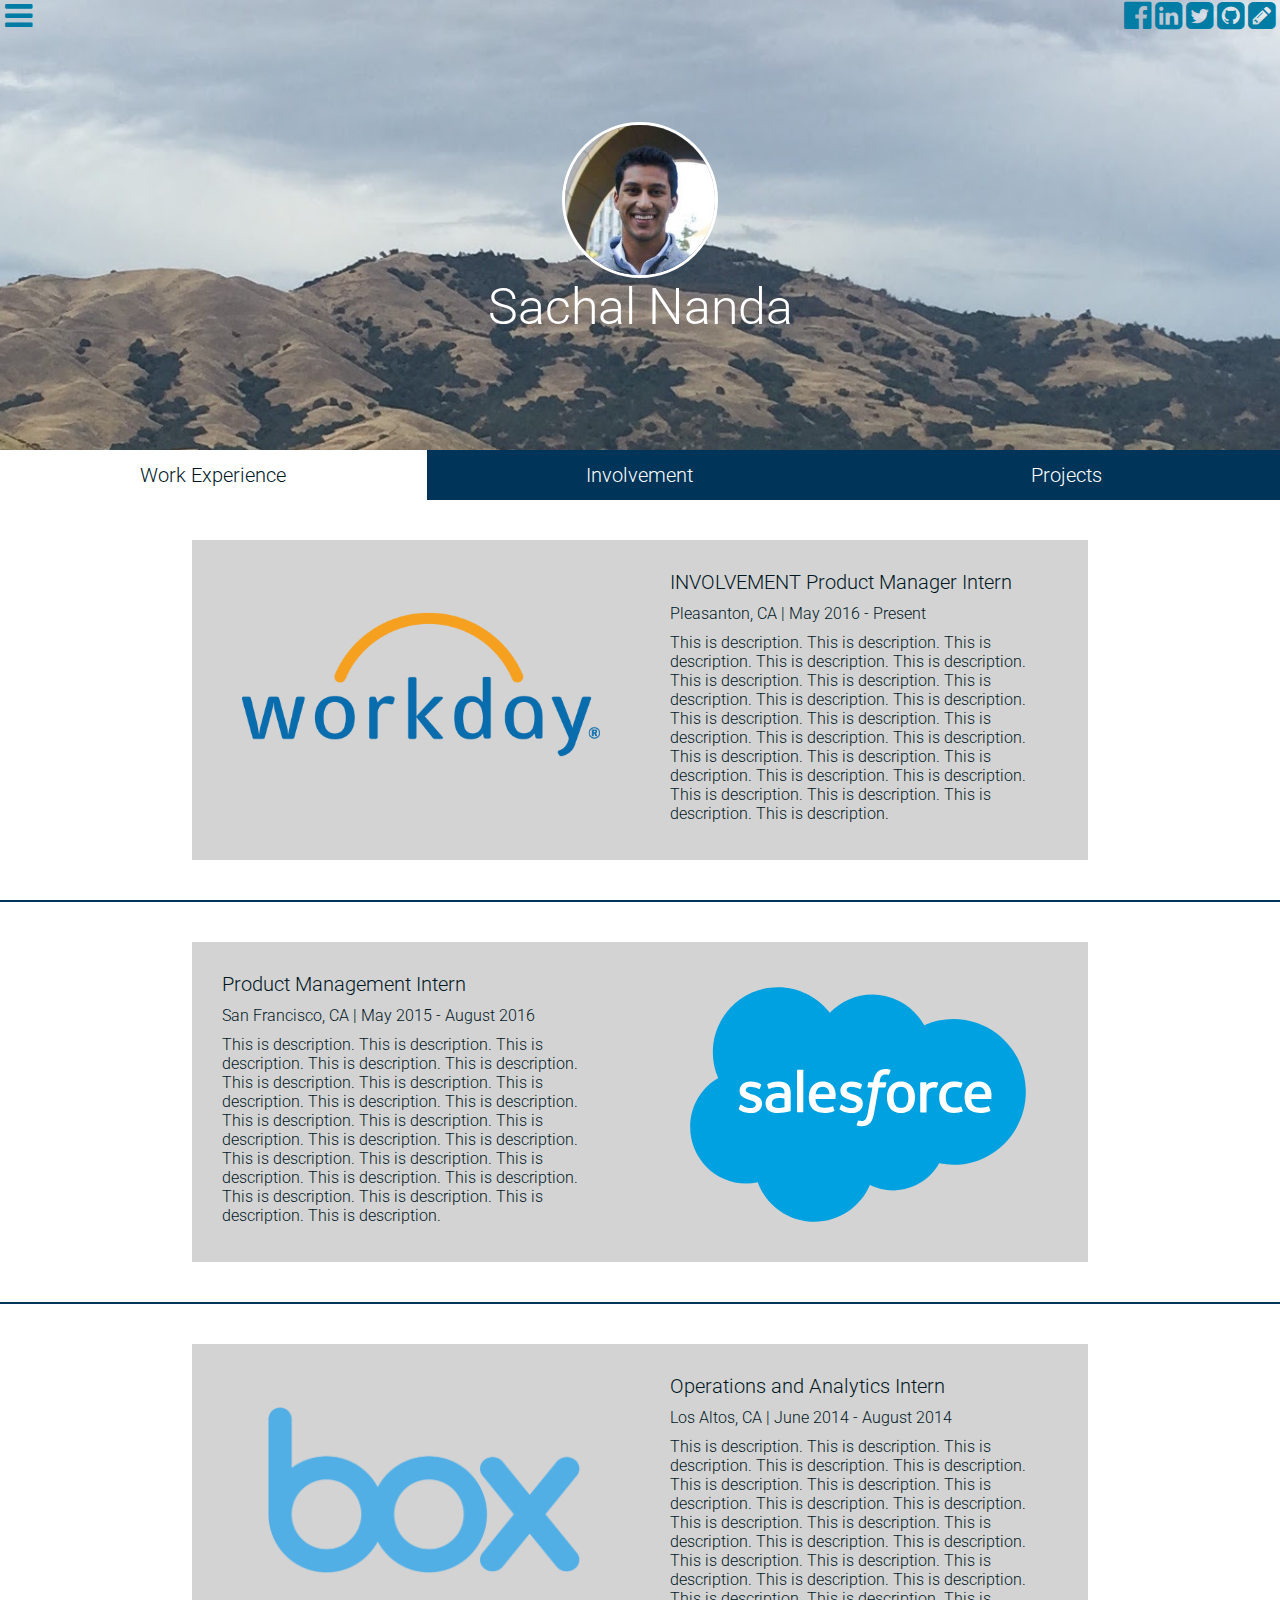
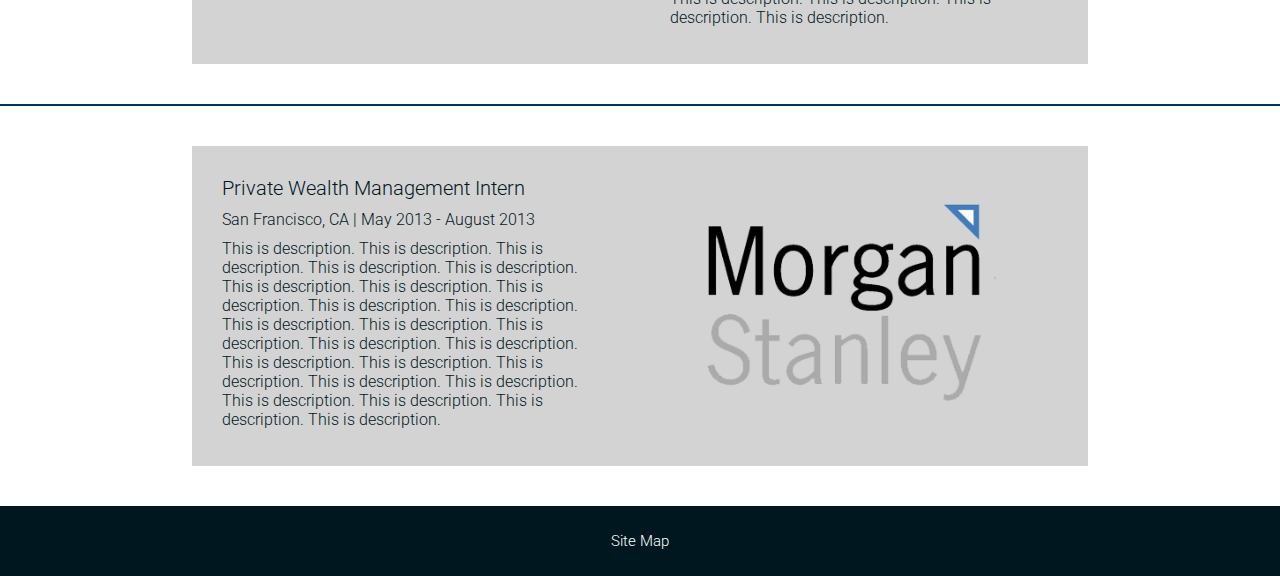
==== involvement.html @ 0f154723 "First Commit" ====
<!DOCTYPE html>
<html>
    
    <head>
        <meta charset="utf-8">
        <meta http-equiv="X-UA-Compatible" content="IE=edge">
        <title>Sachal Nanda</title>
        <meta name="description" content="An interactive getting started guide for Brackets.">
        <link rel="stylesheet" href="css/font-awesome.css">
        <link href='https://fonts.googleapis.com/css?family=Roboto:400,300italic,400italic,300' rel='stylesheet' type='text/css'>
    </head>
    <body>
        <header>
            <div id="mountain">
                <div class="menu">
                    <span class="fa fa-bars fa-2x"></span>
                    <div class="social_media">
                        <a href="https://www.facebook.com/sachalnanda"><span class="fa fa-facebook-official fa-2x"></span></a>
                        <a href="https://www.linkedin.com/in/sachalnanda"><span class="fa fa-linkedin-square fa-2x"></span></a>
                        <a href="https://twitter.com/sach_18"><span class="fa fa-twitter-square fa-2x"></span></a>
                        <a href="https://github.com/nandasachal"><span class="fa fa-github-square fa-2x"></span></a>
                        <a href="https://medium.com/@sachalnanda"><span class="fa fa-pencil-square fa-2x"></span></a>
                    </div>
                </div>
                <img src="files/profile_pic.jpg" class="profile_pic" alt="Sachal Nanda"/>
                <div class="text">
                    <p id="name">Sachal Nanda</p>
                    <!-- <p id="education">
                        B.A. Computer Science - University of California, Berkeley </br>
                        B.S. Business Administration - Haas School of Business, Berkeley
                    </p> -->
                </div>
                <div class="main_tabs">
                    <a href="index.html"><div id="first_tab">Work Experience
                    </div></a><div id="second_tab">Involvement
                    </div><a href="projects.html"><div id="third_tab">Projects
                    </div></a>
                </div>  
            </div> 
        </header>
        <main>
            <div class="career_block">
                <div class="inner_block" id="first_block">
                    <div class="content_holder_left">
                        <img src="files/workday_logo.png" id="workday_logo"/>
                    </div>
                    <div class="content_holder_right description">
                        <p style="font-size: 20px" class="title">INVOLVEMENT Product Manager Intern<p>
                        <p class="meta_data">Pleasanton, CA | May 2016 - Present</p>
                        <p>This is description. This is description. This is description.
                           This is description. This is description. This is description.
                           This is description. This is description. This is description.
                           This is description. This is description. This is description.
                           This is description. This is description. This is description.
                           This is description. This is description. This is description.
                           This is description. This is description. This is description.
                           This is description. This is description. This is description.
                        </p>
                    </div>
                </div>
            </div>
            <div class="block_separator"></div>
            <div class="career_block">
                <div class="inner_block" id="second_block">
                    <div class="content_holder_right">
                        <img src="files/salesforce_logo.svg" id="salesforce_logo"/>
                    </div>
                    <div class="content_holder_left description">
                        <p style="font-size: 20px" class="title">Product Management Intern<p>
                        <p class="meta_data">San Francisco, CA | May 2015 - August 2016</p>
                        <p>This is description. This is description. This is description.
                           This is description. This is description. This is description.
                           This is description. This is description. This is description.
                           This is description. This is description. This is description.
                           This is description. This is description. This is description.
                           This is description. This is description. This is description.
                           This is description. This is description. This is description.
                           This is description. This is description. This is description.
                        </p>
                    </div>
                </div>
            </div>
            <div class="block_separator"></div>
            <div class="career_block">
                <div class="inner_block" id="third_block">
                    <div class="content_holder_left">
                        <img src="files/box_logo.png" id="box_logo"/>
                    </div>
                    <div class="content_holder_right description">
                        <p style="font-size: 20px" class="title">Operations and Analytics Intern<p>
                        <p class="meta_data">Los Altos, CA | June 2014 - August 2014</p>
                        <p>This is description. This is description. This is description.
                           This is description. This is description. This is description.
                           This is description. This is description. This is description.
                           This is description. This is description. This is description.
                           This is description. This is description. This is description.
                           This is description. This is description. This is description.
                           This is description. This is description. This is description.
                           This is description. This is description. This is description.
                        </p>
                    </div>
                </div>
            </div>
            <div class="block_separator"></div>
            <div class="career_block">
                <div class="inner_block" id="fourth_block">
                    <div class="content_holder_right">
                        <img src="files/ms_logo.png" id="ms_logo"/>
                    </div>
                    <div class="content_holder_left description">
                        <p style="font-size: 20px" class="title">Private Wealth Management Intern<p>
                        <p class="meta_data">San Francisco, CA | May 2013 - August 2013</p>
                        <p>This is description. This is description. This is description.
                           This is description. This is description. This is description.
                           This is description. This is description. This is description.
                           This is description. This is description. This is description.
                           This is description. This is description. This is description.
                           This is description. This is description. This is description.
                           This is description. This is description. This is description.
                           This is description. This is description. This is description.
                        </p>
                    </div>
                </div>
            </div>
        </main>
        <footer>
            Site Map
        </footer>
        
    </body>
</html>
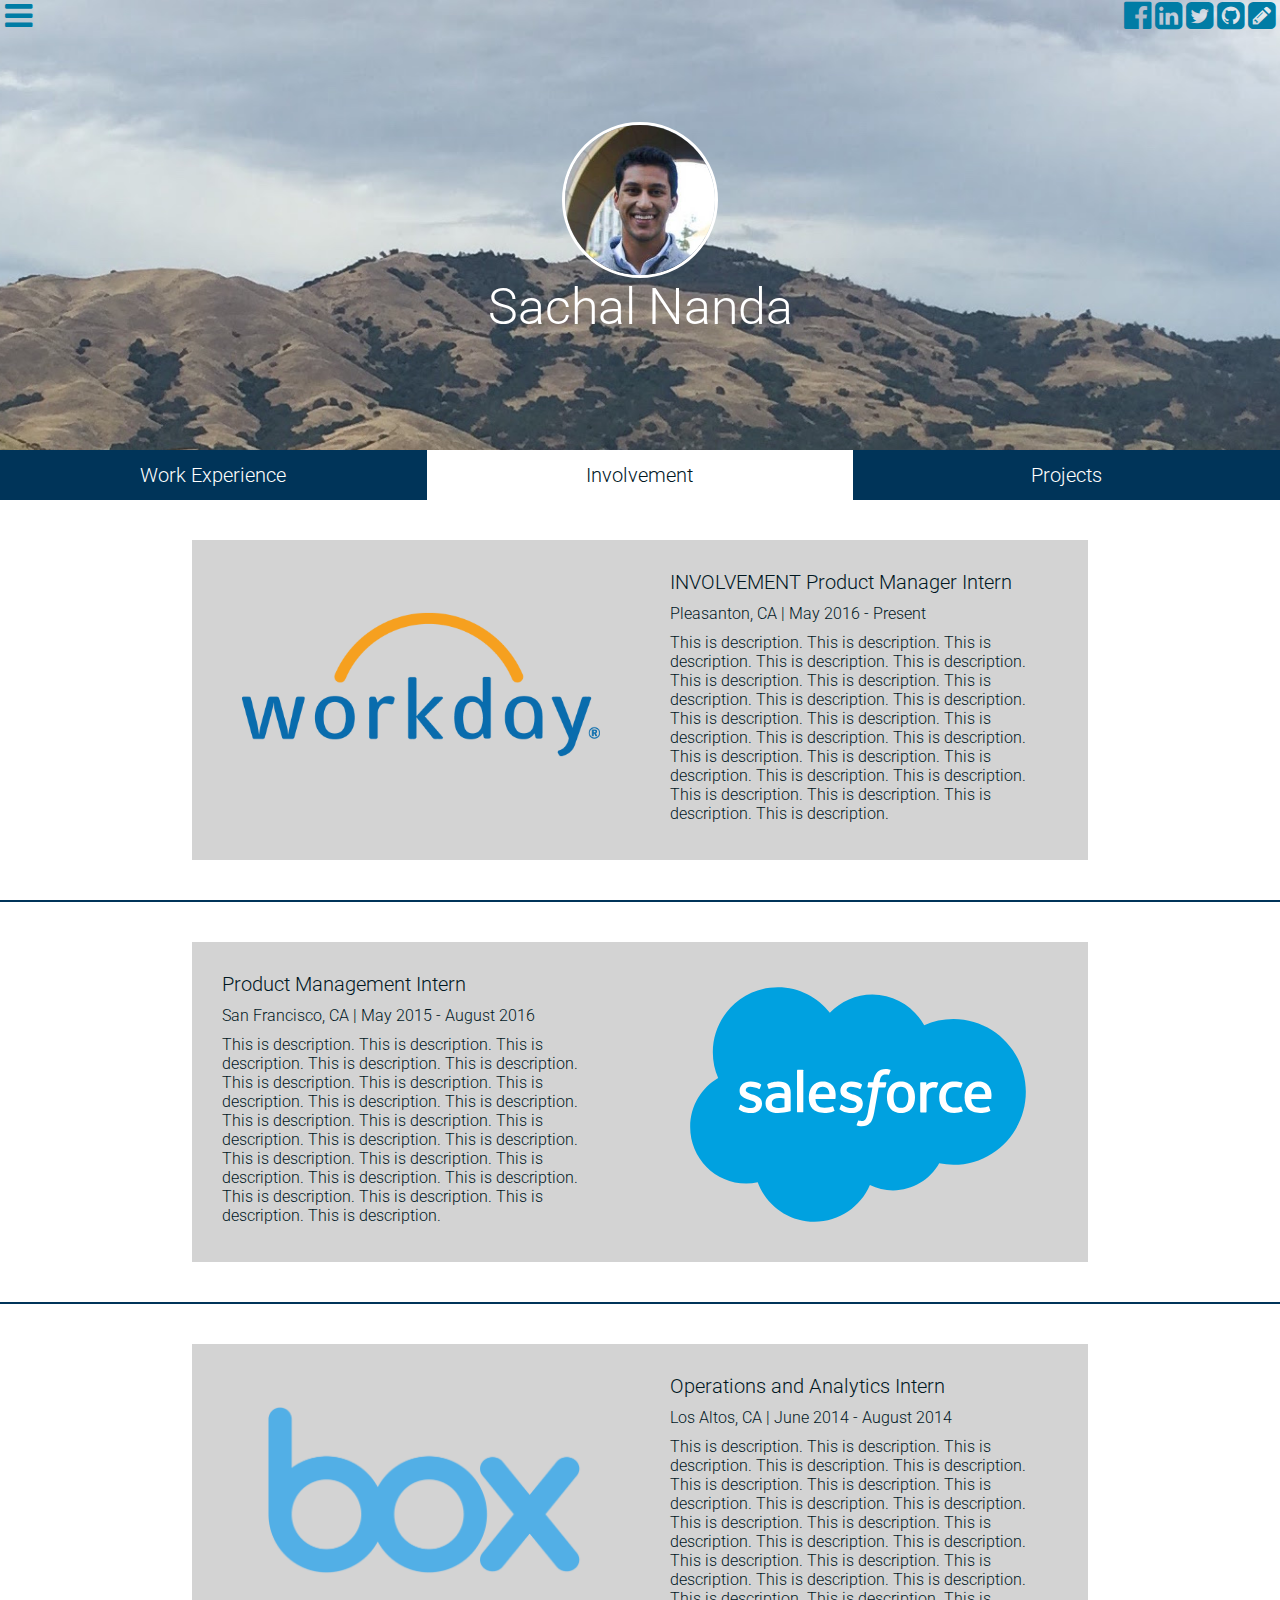
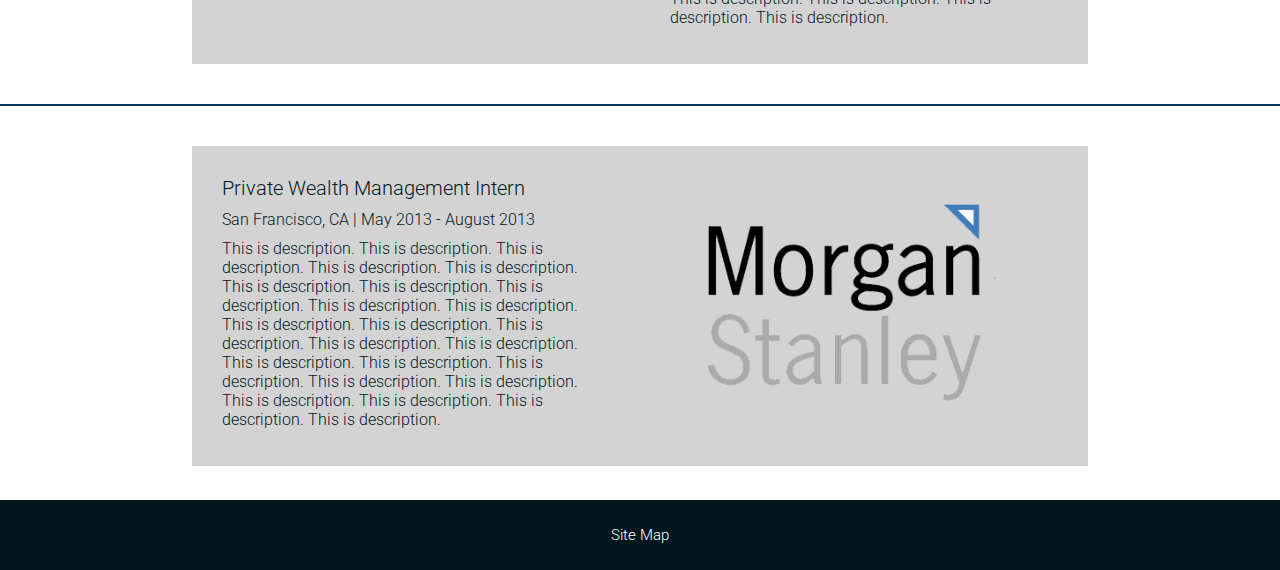
==== commit ce0955db: "added jQuery" ====
--- a/involvement.html
+++ b/involvement.html
@@ -8,6 +8,8 @@
         <meta name="description" content="An interactive getting started guide for Brackets.">
         <link rel="stylesheet" href="css/font-awesome.css">
         <link href='https://fonts.googleapis.com/css?family=Roboto:400,300italic,400italic,300' rel='stylesheet' type='text/css'>
+        <script type="text/javascript" src="https://ajax.googleapis.com/ajax/libs/jquery/1.12.2/jquery.min.js"></script>
+        <script src="js/dynamic.js"></script>
     </head>
     <body>
         <header>
@@ -31,9 +33,9 @@
                     </p> -->
                 </div>
                 <div class="main_tabs">
-                    <a href="index.html"><div id="first_tab">Work Experience
-                    </div></a><div id="second_tab">Involvement
-                    </div><a href="projects.html"><div id="third_tab">Projects
+                    <a href="index.html"><div class="not_clicked">Work Experience
+                    </div></a><div class="clicked">Involvement
+                    </div><a href="projects.html"><div class="not_clicked">Projects
                     </div></a>
                 </div>  
             </div> 
